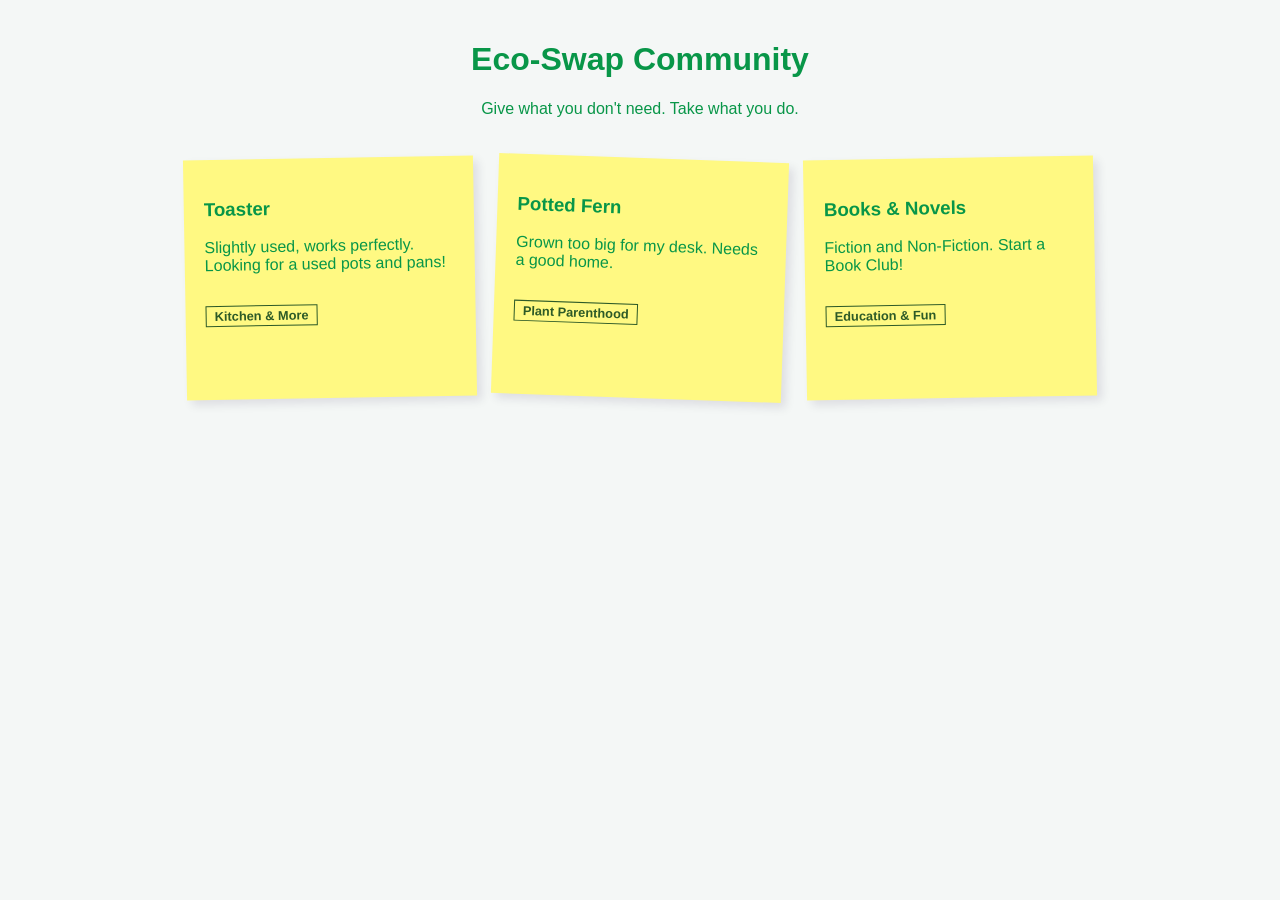
==== index.html @ 7a131e46 "updated the welcome page" ====
<!DOCTYPE html>
<html lang="en">
<head>
    <meta charset="UTF-8">
    <meta name="viewport" content="width=device-width, initial-scale=1.0">
    <title>Eco-Swap Community</title>
    <link rel="stylesheet" href="style.css">
</head>
<body>

    <header>
        <h1>Eco-Swap Community</h1>
        <p>Give what you don't need. Take what you do.</p>
    </header>

    <main class="board">
        <!-- Item 1 -->
        <div class="note">
            <h3>Toaster</h3>
            <p>Slightly used, works perfectly. Looking for a used pots and pans!</p>
            <span class="tag">Kitchen & More</span>
        </div>

        <!-- Item 2 -->
        <div class="note">
            <h3>Potted Fern</h3>
            <p>Grown too big for my desk. Needs a good home.</p>
            <span class="tag">Plant Parenthood</span>
        </div>

        <!-- Item 3 -->
        <div class="note">
            <h3>Books & Novels</h3>
            <p>Fiction and Non-Fiction. Start a Book Club!</p>
            <span class="tag">Education & Fun</span>
        </div>
    </main>

</body>
</html>

<!DOCTYPE html>
<html lang="en">
<head>
    <meta charset="UTF-8">
    <meta name="viewport" content="width=device-width, initial-scale=1.0">
    <title>Eco-Swap Items</title>
    <style>
        /* General page styling */
        body {
            font-family: sans-serif;
            background-color: #f4f7f6; /* Optional soft background color */
            padding: 20px;
        }

        /* The main container for the gallery */
        .swap-gallery {
            display: grid;
            /* Creates 3 equal columns */
            grid-template-columns: repeat(3, 1fr);
            gap: 20px; /* Space between the columns */
            max-width: 1000px; /* Limits the width of the whole gallery */
            margin: 0 auto; /* Centers the gallery on the page */
        }

        /* Styling each individual column container */
        .swap-item {
            background-color: white; /* Card-like background */
            padding: 15px;
            border-radius: 8px; /* Rounded corners */
            box-shadow: 0 4px 6px rgba(0,0,0,0.1); /* Soft shadow */
            text-align: center; /* Centers the title and image */
        }

        /* Forces the images to resize appropriately */
        .swap-item img {
            max-width: 100%; /* Makes image shrink if container shrinks */
            height: auto;    /* Maintains aspect ratio */
            border-radius: 4px;
            /* Ensures the image area is small enough for the lists */
            max-height: 180px; 
            display: block;
            margin: 0 auto; /* Centers image */
        }

        /* Styles for the lists under the pictures */
        .swap-item ul {
            text-align: left; /* Aligns list text to the left */
            margin-top: 15px;
            padding-left: 20px; /* Space for bullet points */
        }

        /* Makes list items clear */
        .swap-item ul li {
            margin-bottom: 5px;
            font-size: 0.9em;
            color: #333;
        }
---- style.css ----
/* General Styles */
body {
    font-family: 'Segoe UI', Tahoma, Geneva, Verdana, sans-serif;
    background-color: #f0ede4; /* Light paper-like color */
    color: hsl(147, 90%, 31%);
    margin: 0;
    padding: 30px;
}

header {
    text-align: center;
    margin-bottom: 40px;
}

/* The Board Container */
.board {
    display: flex;
    flex-wrap: wrap; /* This makes it responsive! */
    justify-content: center;
    gap: 20px;
}

/* The Sticky Note Style */
.note {
    background-color: #fff982; /* Classic sticky note yellow,  */
    width: 250px;
    min-height: 200px;
    padding: 20px;
    box-shadow: 5px 5px 10px rgba(25, 5, 61, 0.1);
    transform: rotate(-1deg); /* Slight tilt for creativity */
    transition: transform 0.3s ease;
}

.note:nth-child(even) {
    transform: rotate(2deg); /* Different tilt for every other note */
}

.note:hover {
    transform: scale(1.05) rotate(0deg); /* Straightens and grows on hover */
    z-index: 10;
}

.tag {
    display: inline-block;
    margin-top: 15px;
    font-size: 0.8rem;
    font-weight: bold;
    color: #2d5a27;
    border: 1px solid #2d5a27;
    padding: 2px 8px;
}
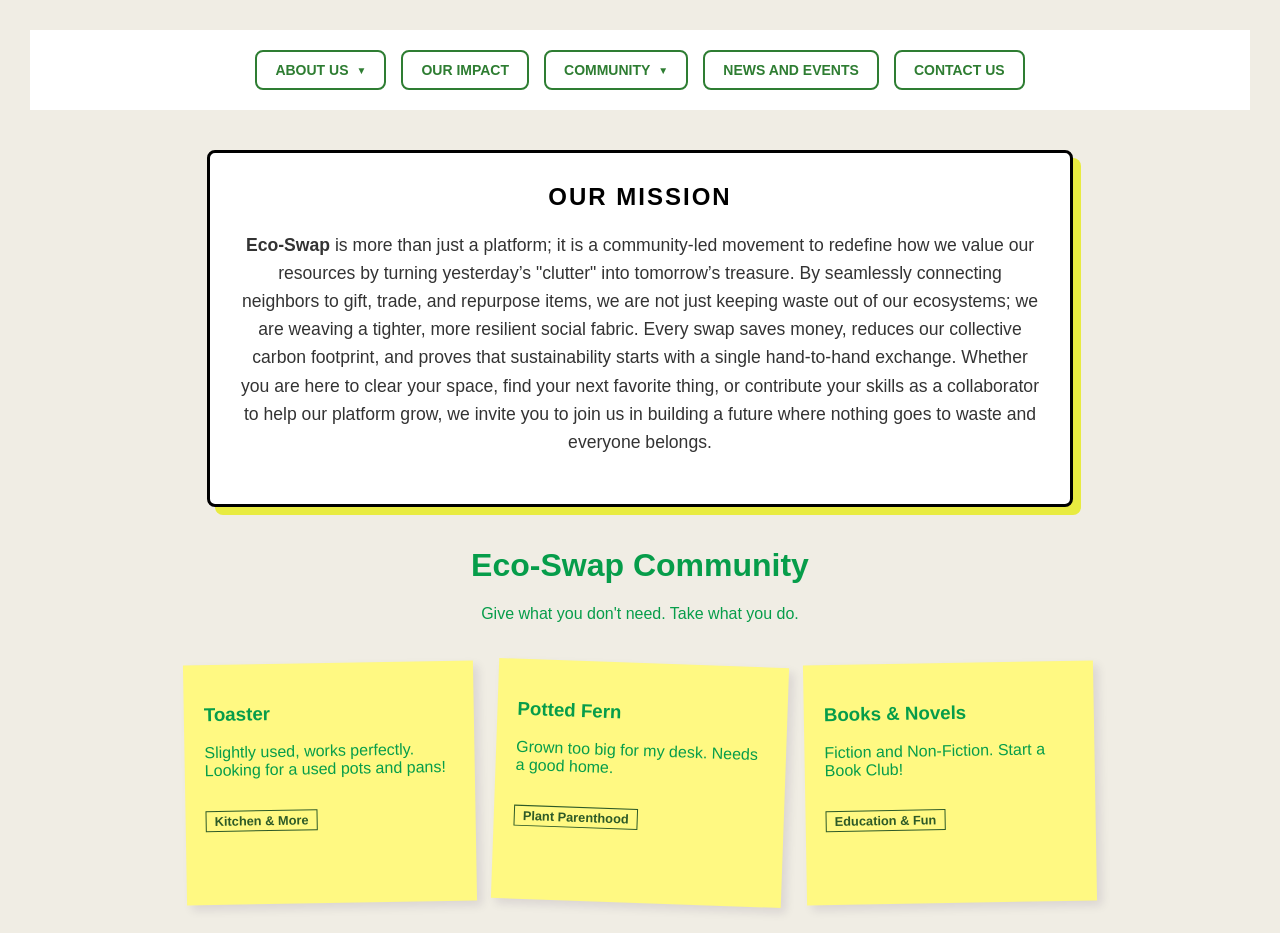
==== commit a1b42e4e: "consolidated the navbar, restructuring the buttons" ====
--- a/index.html
+++ b/index.html
@@ -2,11 +2,44 @@
 <html lang="en">
 <head>
     <meta charset="UTF-8">
-    <meta name="viewport" content="width=device-width, initial-scale=1.0">
+    <meta name="viewport" content="width=device width, initial-scale=1.0">
     <title>Eco-Swap Community</title>
     <link rel="stylesheet" href="style.css">
 </head>
+
 <body>
+
+<nav class="navbar">
+    <div class="nav-links">
+        <div class="dropdown">
+            <button class="nav-btn">ABOUT US <span class="arrow">▼</span></button>
+            <div class="dropdown-content">
+                <a href="#">Who We Are</a>
+                <a href="#">What We Offer</a>
+            </div>
+        </div>
+
+        <a href="#" class="nav-btn">OUR IMPACT</a>
+
+        <div class="dropdown">
+            <button class="nav-btn">COMMUNITY <span class="arrow">▼</span></button>
+            <div class="dropdown-content">
+                <a href="#">Our Community</a>
+                <a href="#">Join Us</a>
+            </div>
+        </div>
+
+        <a href="#" class="nav-btn">NEWS AND EVENTS</a>
+        <a href="#" class="nav-btn contact-btn">CONTACT US</a>
+    </div>
+</nav>
+
+<section class="project-summary">
+  <h2>Our Mission</h2>
+  <p>
+    <strong>Eco-Swap</strong> is more than just a platform; it is a community-led movement to redefine how we value our resources by turning yesterday’s "clutter" into tomorrow’s treasure. By seamlessly connecting neighbors to gift, trade, and repurpose items, we are not just keeping waste out of our ecosystems; we are weaving a tighter, more resilient social fabric. Every swap saves money, reduces our collective carbon footprint, and proves that sustainability starts with a single hand-to-hand exchange. Whether you are here to clear your space, find your next favorite thing, or contribute your skills as a collaborator to help our platform grow, we invite you to join us in building a future where nothing goes to waste and everyone belongs.
+  </p>
+</section>
 
     <header>
         <h1>Eco-Swap Community</h1>
@@ -14,21 +47,18 @@
     </header>
 
     <main class="board">
-        <!-- Item 1 -->
         <div class="note">
             <h3>Toaster</h3>
             <p>Slightly used, works perfectly. Looking for a used pots and pans!</p>
             <span class="tag">Kitchen & More</span>
         </div>
 
-        <!-- Item 2 -->
         <div class="note">
             <h3>Potted Fern</h3>
             <p>Grown too big for my desk. Needs a good home.</p>
             <span class="tag">Plant Parenthood</span>
         </div>
 
-        <!-- Item 3 -->
         <div class="note">
             <h3>Books & Novels</h3>
             <p>Fiction and Non-Fiction. Start a Book Club!</p>
@@ -37,63 +67,4 @@
     </main>
 
 </body>
-</html>
-
-<!DOCTYPE html>
-<html lang="en">
-<head>
-    <meta charset="UTF-8">
-    <meta name="viewport" content="width=device-width, initial-scale=1.0">
-    <title>Eco-Swap Items</title>
-    <style>
-        /* General page styling */
-        body {
-            font-family: sans-serif;
-            background-color: #f4f7f6; /* Optional soft background color */
-            padding: 20px;
-        }
-
-        /* The main container for the gallery */
-        .swap-gallery {
-            display: grid;
-            /* Creates 3 equal columns */
-            grid-template-columns: repeat(3, 1fr);
-            gap: 20px; /* Space between the columns */
-            max-width: 1000px; /* Limits the width of the whole gallery */
-            margin: 0 auto; /* Centers the gallery on the page */
-        }
-
-        /* Styling each individual column container */
-        .swap-item {
-            background-color: white; /* Card-like background */
-            padding: 15px;
-            border-radius: 8px; /* Rounded corners */
-            box-shadow: 0 4px 6px rgba(0,0,0,0.1); /* Soft shadow */
-            text-align: center; /* Centers the title and image */
-        }
-
-        /* Forces the images to resize appropriately */
-        .swap-item img {
-            max-width: 100%; /* Makes image shrink if container shrinks */
-            height: auto;    /* Maintains aspect ratio */
-            border-radius: 4px;
-            /* Ensures the image area is small enough for the lists */
-            max-height: 180px; 
-            display: block;
-            margin: 0 auto; /* Centers image */
-        }
-
-        /* Styles for the lists under the pictures */
-        .swap-item ul {
-            text-align: left; /* Aligns list text to the left */
-            margin-top: 15px;
-            padding-left: 20px; /* Space for bullet points */
-        }
-
-        /* Makes list items clear */
-        .swap-item ul li {
-            margin-bottom: 5px;
-            font-size: 0.9em;
-            color: #333;
-        }
-
+</html>
--- a/style.css
+++ b/style.css
@@ -1,8 +1,8 @@
 /* General Styles */
 body {
     font-family: 'Segoe UI', Tahoma, Geneva, Verdana, sans-serif;
-    background-color: #f0ede4; /* Light paper-like color */
-    color: hsl(147, 90%, 31%);
+    background-color: #f0ede4;
+    color: hsl(147, 93%, 32%);
     margin: 0;
     padding: 30px;
 }
@@ -12,31 +12,121 @@
     margin-bottom: 40px;
 }
 
-/* The Board Container */
+.navbar {
+    display: flex;
+    justify-content: center;
+    padding: 20px;
+    background-color: #fff;
+}
+
+.nav-links {
+    display: flex;
+    gap: 15px;
+    align-items: center;
+}
+
+.nav-btn {
+    background: none;
+    border: 2px solid #2e7d32;
+    color: #2e7d32;
+    padding: 10px 18px;
+    font-size: 14px;
+    font-weight: bold;
+    text-decoration: none;
+    border-radius: 8px;
+    cursor: pointer;
+    transition: all 0.3s ease;
+    display: flex;
+    align-items: center;
+}
+
+.nav-btn:hover {
+    background-color: #2e7d32;
+    color: white;
+}
+
+.arrow {
+    font-size: 10px;
+    margin-left: 8px;
+}
+
+.dropdown {
+    position: relative;
+    display: inline-block;
+}
+
+.dropdown-content {
+    display: none;
+    position: absolute;
+    background-color: #f9f9f9;
+    min-width: 160px;
+    box-shadow: 0px 8px 16px rgba(0,0,0,0.1);
+    border-radius: 8px;
+    z-index: 1;
+    margin-top: 5px;
+}
+
+.dropdown-content a {
+    color: #2e7d32;
+    padding: 12px 16px;
+    text-decoration: none;
+    display: block;
+    font-size: 14px;
+}
+
+.dropdown-content a:hover {
+    background-color: #e8f5e9;
+}
+
+.dropdown:hover .dropdown-content {
+    display: block;
+}
+.project-summary {
+  max-width: 800px;
+  margin: 40px auto;
+  padding: 30px;
+  border: 3px solid #000000;
+  background-color: #ffffff;
+  border-radius: 8px;
+  text-align: center;
+  box-shadow: 8px 8px 0px #e8eb40;
+}
+
+.project-summary h2 {
+  margin-top: 0;
+  color: #000000;
+  text-transform: uppercase;
+  letter-spacing: 2px;
+}
+
+.project-summary p {
+  line-height: 1.6;
+  font-size: 1.1rem;
+  color: #333333;
+}
 .board {
     display: flex;
-    flex-wrap: wrap; /* This makes it responsive! */
+    flex-wrap: wrap;
     justify-content: center;
     gap: 20px;
 }
 
-/* The Sticky Note Style */
 .note {
-    background-color: #fff982; /* Classic sticky note yellow,  */
+    background-color: #fff982;
     width: 250px;
     min-height: 200px;
     padding: 20px;
     box-shadow: 5px 5px 10px rgba(25, 5, 61, 0.1);
-    transform: rotate(-1deg); /* Slight tilt for creativity */
+    transform: rotate(-1deg);
     transition: transform 0.3s ease;
 }
 
 .note:nth-child(even) {
-    transform: rotate(2deg); /* Different tilt for every other note */
+    transform: rotate(2deg);
 }
 
 .note:hover {
-    transform: scale(1.05) rotate(0deg); /* Straightens and grows on hover */
+    transform: scale(1.05) rotate(0deg);
     z-index: 10;
 }
 
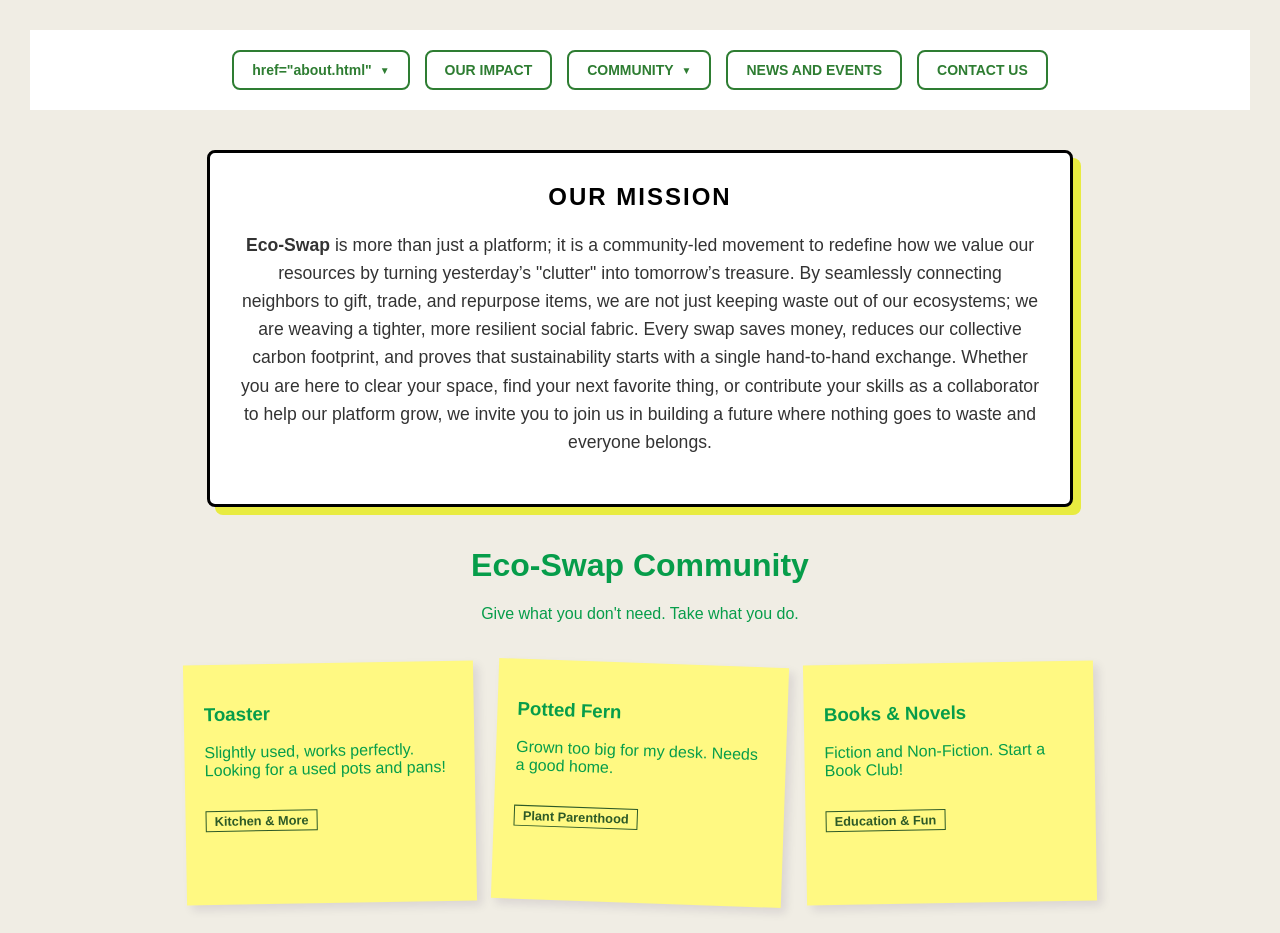
==== commit 522b8339: "created the 'about us' page with dedicated catalogue section" ====
--- a/index.html
+++ b/index.html
@@ -12,7 +12,7 @@
 <nav class="navbar">
     <div class="nav-links">
         <div class="dropdown">
-            <button class="nav-btn">ABOUT US <span class="arrow">▼</span></button>
+            <button class="nav-btn">href="about.html" <span class="arrow">▼</span></button>
             <div class="dropdown-content">
                 <a href="#">Who We Are</a>
                 <a href="#">What We Offer</a>
--- a/style.css
+++ b/style.css
@@ -139,3 +139,90 @@
     border: 1px solid #2d5a27;
     padding: 2px 8px;
 }
+/* About Page Layout */
+.about-container {
+    max-width: 1100px;
+    margin: 0 auto;
+    padding: 40px 20px;
+    font-family: 'Arial', sans-serif;
+}
+
+.about-hero {
+    text-align: center;
+    margin-bottom: 60px;
+}
+
+.about-hero h1 {
+    color: #2e7d32;
+    font-size: 32px;
+    margin-bottom: 10px;
+}
+
+.offerings h2 {
+    text-align: center;
+    color: #333;
+    margin-bottom: 40px;
+    font-size: 24px;
+}
+
+/* Icon Grid - Very Responsive */
+.icon-grid {
+    display: flex;
+    justify-content: center;
+    flex-wrap: wrap; /* This makes it responsive! */
+    gap: 30px;
+    margin-bottom: 80px;
+}
+
+.icon-item {
+    display: flex;
+    flex-direction: column;
+    align-items: center;
+    width: 120px;
+}
+
+.icon-circle {
+    width: 90px;
+    height: 90px;
+    background-color: #769488; /* The sage green from your image */
+    border-radius: 50%;
+    display: flex;
+    justify-content: center;
+    align-items: center;
+    color: white;
+    font-size: 30px;
+    transition: transform 0.3s ease;
+    cursor: pointer;
+}
+
+.icon-circle:hover {
+    transform: translateY(-10px); /* Bouncy hover effect */
+}
+
+.icon-item span {
+    margin-top: 15px;
+    font-size: 12px;
+    font-weight: bold;
+    color: #444;
+    text-align: center;
+}
+
+/* Methodology Section */
+.how-it-works {
+    display: grid;
+    grid-template-columns: repeat(auto-fit, minmax(250px, 1fr));
+    gap: 20px;
+}
+
+.method-card {
+    background: #f1f8e9;
+    padding: 30px;
+    border-radius: 15px;
+    text-align: center;
+    border: 1px solid #c8e6c9;
+}
+
+.method-card h3 {
+    color: #2e7d32;
+    margin-bottom: 10px;
+}
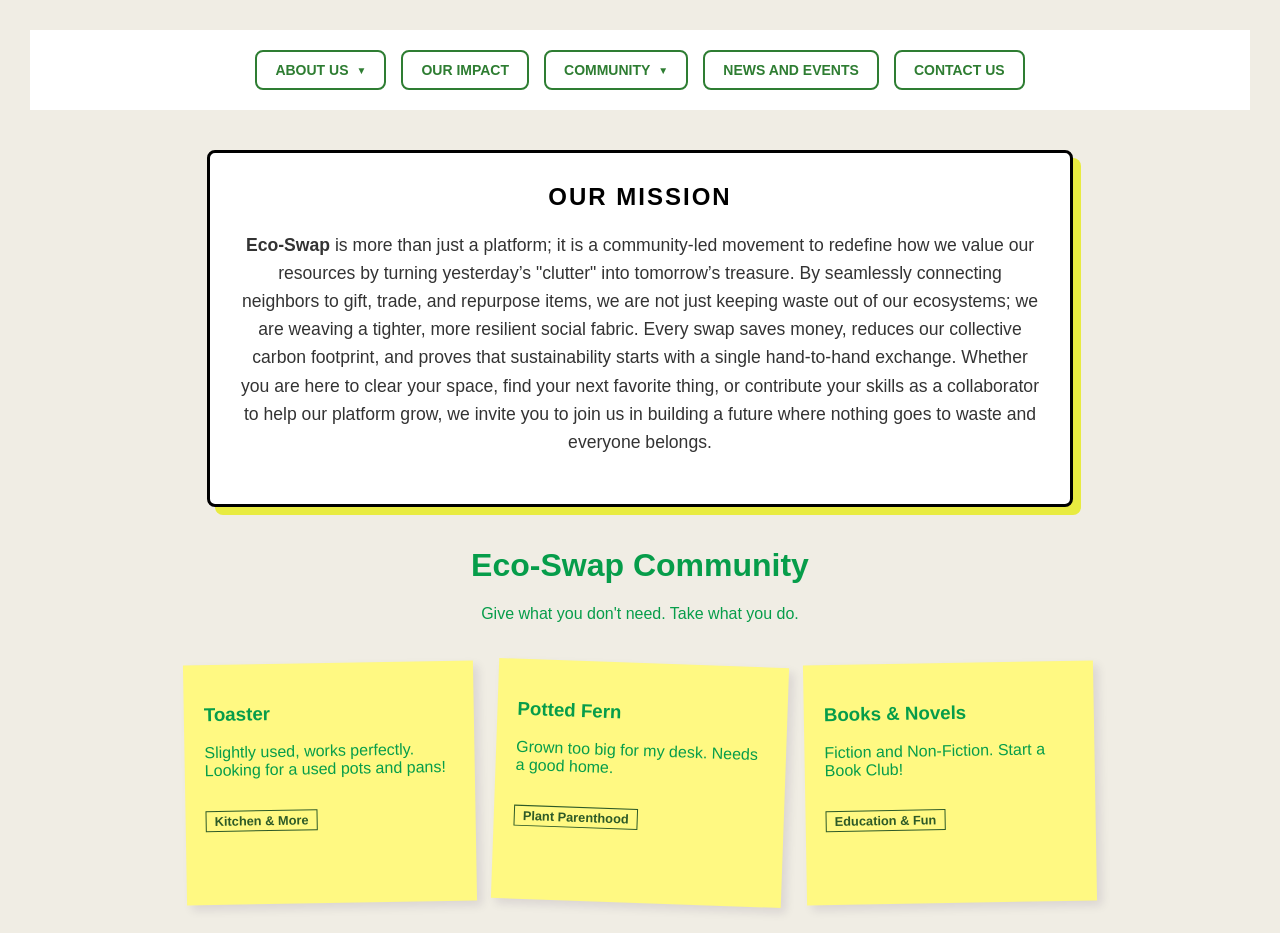
==== commit a5b57e3a: "restructured the navbar to 5 buttons" ====
--- a/index.html
+++ b/index.html
@@ -12,7 +12,7 @@
 <nav class="navbar">
     <div class="nav-links">
         <div class="dropdown">
-            <button class="nav-btn">href="about.html" <span class="arrow">▼</span></button>
+            <button class="nav-btn"> ABOUT US <span class="arrow">▼</span></button>
             <div class="dropdown-content">
                 <a href="#">Who We Are</a>
                 <a href="#">What We Offer</a>
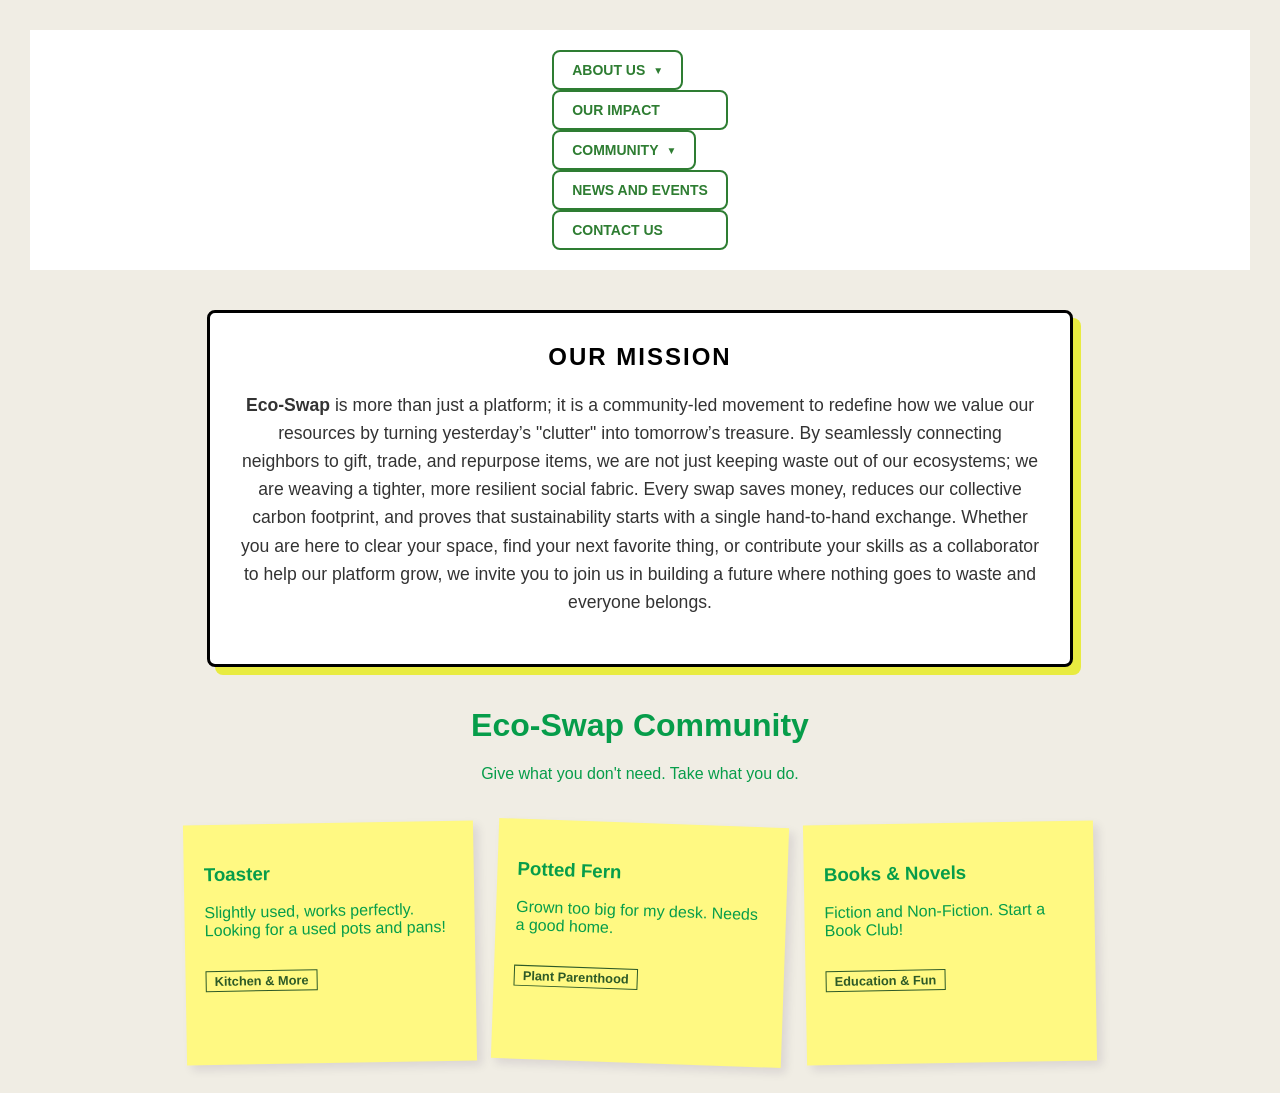
==== commit c186399a: "adjusted a mistake on my navbar" ====
--- a/index.html
+++ b/index.html
@@ -10,12 +10,13 @@
 <body>
 
 <nav class="navbar">
-    <div class="nav-links">
+    <div class="navbar-container"> 
         <div class="dropdown">
             <button class="nav-btn"> ABOUT US <span class="arrow">▼</span></button>
             <div class="dropdown-content">
-                <a href="#">Who We Are</a>
-                <a href="#">What We Offer</a>
+                <a href="about.html#mission">Our Mission</a>
+                <a href="about.html#offerings">What We Offer</a>
+                <a href="contact.html">Contact</a>
             </div>
         </div>
 
--- a/style.css
+++ b/style.css
@@ -146,7 +146,6 @@
     padding: 40px 20px;
     font-family: 'Arial', sans-serif;
 }
-
 .about-hero {
     text-align: center;
     margin-bottom: 60px;
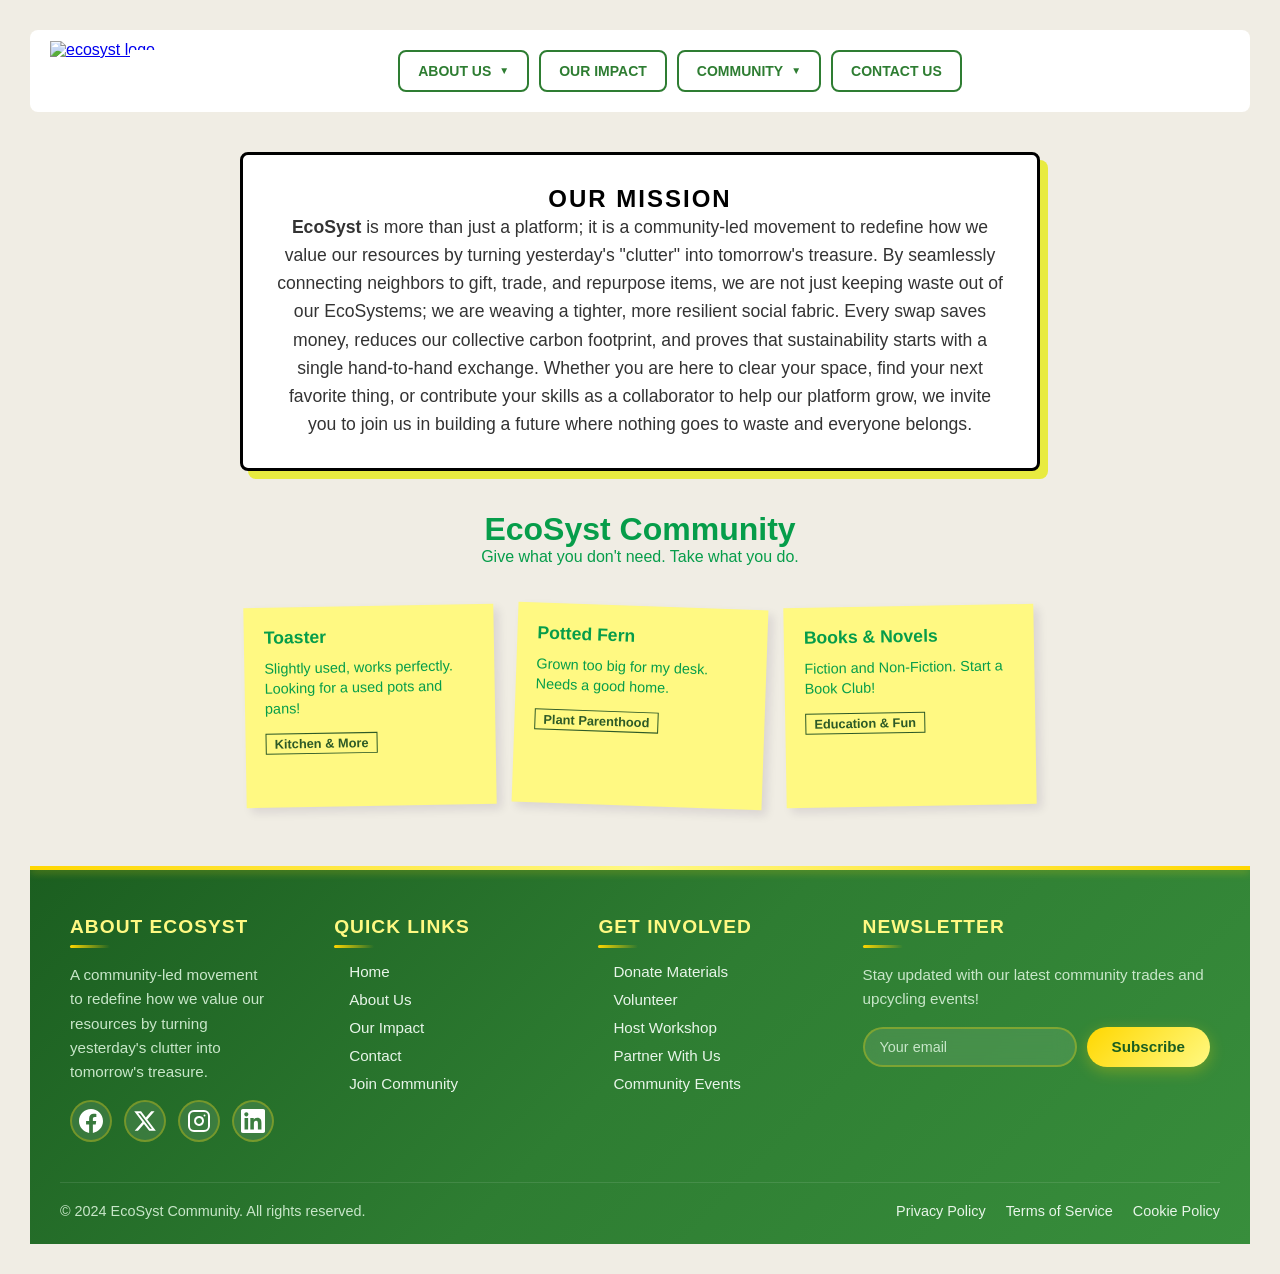
==== commit ae92275d: "added social handle icons to all web pages, improved css with navbar brand, form cards and dropdown " ====
--- a/index.html
+++ b/index.html
@@ -2,48 +2,88 @@
 <html lang="en">
 <head>
     <meta charset="UTF-8">
-    <meta name="viewport" content="width=device width, initial-scale=1.0">
-    <title>Eco-Swap Community</title>
+    <meta name="viewport" content="width=device-width, initial-scale=1.0">
+    <title>EcoSyst Community</title>
     <link rel="stylesheet" href="style.css">
 </head>
 
 <body>
+    <nav class="navbar">
+        <a href="index.html" class="navbar-logo">
+            <img src="logo.png" alt="ecosyst logo">
+        </a>
+        
+        <button class="hamburger-menu" aria-label="Toggle menu">
+            <span></span>
+            <span></span>
+            <span></span>
+        </button>
+        
+        <div class="navbar-container"> 
+            <div class="dropdown">
+                <button class="nav-btn">ABOUT US <span class="arrow">▼</span></button>
+                <div class="dropdown-content">
+                    <a href="about.html#mission">Our Mission</a>
+                    <a href="about.html#offerings">What We Offer</a>
+                    <a href="contact.html">Contact</a>
+                </div>
+            </div>
 
-<nav class="navbar">
-    <div class="navbar-container"> 
-        <div class="dropdown">
-            <button class="nav-btn"> ABOUT US <span class="arrow">▼</span></button>
-            <div class="dropdown-content">
-                <a href="about.html#mission">Our Mission</a>
-                <a href="about.html#offerings">What We Offer</a>
-                <a href="contact.html">Contact</a>
+            <a href="our-impact.html" class="nav-btn">OUR IMPACT</a>
+
+            <div class="dropdown">
+                <button class="nav-btn">COMMUNITY <span class="arrow">▼</span></button>
+                <div class="dropdown-content">
+                    <a href="#">Our Community</a>
+                    <a href="#">Join Us</a>
+                </div>
             </div>
+
+            <a href="contact.html" class="nav-btn contact-btn">CONTACT US</a>
         </div>
+    </nav>
+    
+    <script>
+        // Hamburger menu toggle
+        const hamburger = document.querySelector('.hamburger-menu');
+        const navContainer = document.querySelector('.navbar-container');
+        const dropdowns = document.querySelectorAll('.dropdown');
+        
+        hamburger.addEventListener('click', () => {
+            hamburger.classList.toggle('active');
+            navContainer.classList.toggle('active');
+        });
+        
+        // Mobile dropdown handling
+        dropdowns.forEach(dropdown => {
+            const btn = dropdown.querySelector('.nav-btn');
+            btn.addEventListener('click', (e) => {
+                if (window.innerWidth < 768) {
+                    e.preventDefault();
+                    dropdown.classList.toggle('active');
+                }
+            });
+        });
+        
+        // Close menu when clicking outside
+        document.addEventListener('click', (e) => {
+            if (!e.target.closest('.navbar')) {
+                hamburger.classList.remove('active');
+                navContainer.classList.remove('active');
+                dropdowns.forEach(d => d.classList.remove('active'));
+            }
+        });
+    </script>
 
-        <a href="#" class="nav-btn">OUR IMPACT</a>
-
-        <div class="dropdown">
-            <button class="nav-btn">COMMUNITY <span class="arrow">▼</span></button>
-            <div class="dropdown-content">
-                <a href="#">Our Community</a>
-                <a href="#">Join Us</a>
-            </div>
-        </div>
-
-        <a href="#" class="nav-btn">NEWS AND EVENTS</a>
-        <a href="#" class="nav-btn contact-btn">CONTACT US</a>
-    </div>
-</nav>
-
-<section class="project-summary">
-  <h2>Our Mission</h2>
-  <p>
-    <strong>Eco-Swap</strong> is more than just a platform; it is a community-led movement to redefine how we value our resources by turning yesterday’s "clutter" into tomorrow’s treasure. By seamlessly connecting neighbors to gift, trade, and repurpose items, we are not just keeping waste out of our ecosystems; we are weaving a tighter, more resilient social fabric. Every swap saves money, reduces our collective carbon footprint, and proves that sustainability starts with a single hand-to-hand exchange. Whether you are here to clear your space, find your next favorite thing, or contribute your skills as a collaborator to help our platform grow, we invite you to join us in building a future where nothing goes to waste and everyone belongs.
-  </p>
-</section>
+    <section class="project-summary">
+        <h2>Our Mission</h2>
+        <p>
+            <strong>EcoSyst</strong> is more than just a platform; it is a community-led movement to redefine how we value our resources by turning yesterday's "clutter" into tomorrow's treasure. By seamlessly connecting neighbors to gift, trade, and repurpose items, we are not just keeping waste out of our EcoSystems; we are weaving a tighter, more resilient social fabric. Every swap saves money, reduces our collective carbon footprint, and proves that sustainability starts with a single hand-to-hand exchange. Whether you are here to clear your space, find your next favorite thing, or contribute your skills as a collaborator to help our platform grow, we invite you to join us in building a future where nothing goes to waste and everyone belongs.
+        </p>
+    </section>
 
     <header>
-        <h1>Eco-Swap Community</h1>
+        <h1>EcoSyst Community</h1>
         <p>Give what you don't need. Take what you do.</p>
     </header>
 
@@ -67,5 +107,78 @@
         </div>
     </main>
 
+    <footer class="footer">
+        <div class="footer-container">
+            <div class="footer-section">
+                <h3>About EcoSyst</h3>
+                <p>A community-led movement to redefine how we value our resources by turning yesterday's clutter into tomorrow's treasure.</p>
+                <div class="social-links">
+                    <a href="#" class="social-icon" aria-label="Facebook">
+                       <svg xmlns="http://www.w3.org/2000/svg" width="24" height="24" viewBox="0 0 24 24" fill="white">
+  <path d="M24 12.073c0-6.627-5.373-12-12-12s-12 5.373-12 12c0 5.99 4.388 10.954 10.125 11.854v-8.385H7.078v-3.47h3.047V9.43c0-3.007 1.792-4.669 4.533-4.669 1.312 0 2.686.235 2.686.235v2.953H15.83c-1.491 0-1.956.925-1.956 1.874v2.25h3.328l-.532 3.47h-2.796v8.385C19.612 23.027 24 18.062 24 12.073z"/>
+</svg>
+
+                    </a>
+                    <a href="#" class="social-icon" aria-label="Twitter">
+                        <svg width="24" height="24" viewBox="0 0 24 24" fill="currentColor" xmlns="http://w3.org">
+    <path d="M18.244 2.25h3.308l-7.227 8.26 8.502 11.24H16.17l-5.214-6.817L4.99 21.75H1.68l7.73-8.835L1.254 2.25H8.08l4.713 6.231zm-1.161 17.52h1.833L7.084 4.126H5.117z"/>
+  </svg>
+                    </a>
+                    <a href="#" class="social-icon" aria-label="Instagram">
+                        <svg width="24" height="24" viewBox="0 0 24 24" fill="none" stroke="currentColor" stroke-width="2" stroke-linecap="round" stroke-linejoin="round" xmlns="http://w3.org">
+    <rect x="2" y="2" width="20" height="20" rx="5" ry="5"></rect>
+    <path d="M16 11.37A4 4 0 1 1 12.63 8 4 4 0 0 1 16 11.37z"></path>
+    <line x1="17.5" y1="6.5" x2="17.51" y2="6.5"></line>
+  </svg>
+                    </a>
+                    <a href="#" class="social-icon" aria-label="LinkedIn">
+                        <svg width="24" height="24" viewBox="0 0 24 24" fill="white" xmlns="http://w3.org">
+    <path d="M22.23 0H1.77C.8 0 0 .77 0 1.72v20.56C0 23.23.8 24 1.77 24h20.46c.98 0 1.77-.77 1.77-1.72V1.72C24 .77 23.2 0 22.23 0zM7.12 20.45H3.56V9H7.12v11.45zM5.34 7.43c-1.14 0-2.06-.92-2.06-2.06 0-1.14.92-2.06 2.06-2.06 1.14 0 2.06.92 2.06 2.06 0 1.14-.92 2.06-2.06 2.06zm15.11 13.02h-3.56v-5.6c0-1.34-.03-3.05-1.86-3.05-1.86 0-2.14 1.45-2.14 2.95v5.7H9.33V9h3.42v1.56h.05c.48-.9 1.64-1.85 3.37-1.85 3.6 0 4.27 2.37 4.27 5.45v6.29z"/>
+  </svg>
+                    </a>
+                </div>
+            </div>
+
+            <div class="footer-section">
+                <h3>Quick Links</h3>
+                <ul>
+                    <li><a href="index.html">Home</a></li>
+                    <li><a href="about.html">About Us</a></li>
+                    <li><a href="our-impact.html">Our Impact</a></li>
+                    <li><a href="contact.html">Contact</a></li>
+                    <li><a href="#">Join Community</a></li>
+                </ul>
+            </div>
+
+            <div class="footer-section">
+                <h3>Get Involved</h3>
+                <ul>
+                    <li><a href="#">Donate Materials</a></li>
+                    <li><a href="#">Volunteer</a></li>
+                    <li><a href="#">Host Workshop</a></li>
+                    <li><a href="#">Partner With Us</a></li>
+                    <li><a href="#">Community Events</a></li>
+                </ul>
+            </div>
+
+            <div class="footer-section">
+                <h3>Newsletter</h3>
+                <p>Stay updated with our latest community trades and upcycling events!</p>
+                <form class="newsletter-form">
+                    <input type="email" class="newsletter-input" placeholder="Your email" required>
+                    <button type="submit" class="newsletter-btn">Subscribe</button>
+                </form>
+            </div>
+        </div>
+
+        <div class="footer-bottom">
+            <p>&copy; 2024 EcoSyst Community. All rights reserved.</p>
+            <div class="footer-links">
+                <a href="#">Privacy Policy</a>
+                <a href="#">Terms of Service</a>
+                <a href="#">Cookie Policy</a>
+            </div>
+        </div>
+    </footer>
 </body>
 </html>
--- a/style.css
+++ b/style.css
@@ -1,10 +1,20 @@
-/* General Styles */
+* {
+    margin: 0;
+    padding: 0;
+    box-sizing: border-box;
+}
+
 body {
     font-family: 'Segoe UI', Tahoma, Geneva, Verdana, sans-serif;
     background-color: #f0ede4;
     color: hsl(147, 93%, 32%);
-    margin: 0;
-    padding: 30px;
+    padding: 15px;
+}
+
+@media (min-width: 768px) {
+    body {
+        padding: 30px;
+    }
 }
 
 header {
@@ -14,30 +24,181 @@
 
 .navbar {
     display: flex;
-    justify-content: center;
+    justify-content: space-between;
+    align-items: center;
+    padding: 15px;
+    background-color: #fff;
+    position: relative;
+    border-radius: 8px;
+    overflow: visible;
+}
+
+@media (min-width: 768px) {
+    .navbar {
+        padding: 20px 20px 20px 100px;
+        justify-content: center;
+    }
+}
+
+.navbar-container {
+    width: 100%;
+    display: none;
+    flex-direction: column;
+    position: absolute;
+    top: 100%;
+    left: 0;
+    right: 0;
+    background-color: #fff;
+    border-radius: 0 0 8px 8px;
+    box-shadow: 0 4px 6px rgba(0, 0, 0, 0.1);
     padding: 20px;
-    background-color: #fff;
-}
-
-.nav-links {
+    gap: 15px;
+    z-index: 1000;
+    margin-top: 10px;
+}
+
+.navbar-container.active {
     display: flex;
-    gap: 15px;
-    align-items: center;
+}
+
+@media (min-width: 768px) {
+    .navbar-container {
+        display: flex !important;
+        flex-direction: row;
+        position: static;
+        box-shadow: none;
+        padding: 0;
+        gap: 10px;
+        margin-top: 0;
+        justify-content: center;
+        align-items: center;
+        flex-wrap: nowrap;
+    }
+}
+
+.navbar-logo {
+    position: static;
+    left: auto;
+    top: auto;
+    transform: none;
+    flex-shrink: 0;
+}
+
+@media (min-width: 768px) {
+    .navbar-logo {
+        position: absolute;
+        left: 20px;
+        top: 50%;
+        transform: translateY(-50%);
+    }
+}
+
+.navbar-logo img {
+    height: 40px;
+    width: auto;
+    display: block;
+    max-width: 100%;
+}
+
+@media (min-width: 768px) {
+    .navbar-logo img {
+        height: 60px;
+    }
+}
+
+/* Navbar Brand Text */
+.navbar-brand {
+    color: #2e7d32;
+    font-size: 1.3rem;
+    font-weight: 700;
+    letter-spacing: 1px;
+    text-transform: uppercase;
+    display: none;
+}
+
+@media (min-width: 768px) {
+    .navbar-brand {
+        display: block;
+        position: absolute;
+        left: 100px;
+        top: 50%;
+        transform: translateY(-50%);
+        font-size: 1.5rem;
+    }
+}
+
+/* Hamburger Menu Button */
+.hamburger-menu {
+    display: flex;
+    flex-direction: column;
+    justify-content: space-around;
+    width: 30px;
+    height: 25px;
+    background: transparent;
+    border: none;
+    cursor: pointer;
+    padding: 0;
+    z-index: 1001;
+}
+
+.hamburger-menu:focus {
+    outline: 2px solid #2e7d32;
+    outline-offset: 4px;
+}
+
+.hamburger-menu span {
+    width: 30px;
+    height: 3px;
+    background-color: #2e7d32;
+    border-radius: 2px;
+    transition: all 0.3s ease;
+    transform-origin: center;
+}
+
+.hamburger-menu.active span:nth-child(1) {
+    transform: translateY(11px) rotate(45deg);
+}
+
+.hamburger-menu.active span:nth-child(2) {
+    opacity: 0;
+}
+
+.hamburger-menu.active span:nth-child(3) {
+    transform: translateY(-11px) rotate(-45deg);
+}
+
+@media (min-width: 768px) {
+    .hamburger-menu {
+        display: none;
+    }
 }
 
 .nav-btn {
     background: none;
     border: 2px solid #2e7d32;
     color: #2e7d32;
-    padding: 10px 18px;
+    padding: 12px 16px;
     font-size: 14px;
     font-weight: bold;
     text-decoration: none;
     border-radius: 8px;
     cursor: pointer;
     transition: all 0.3s ease;
-    display: flex;
+    display: inline-flex;
+    height: auto;
+    min-height: 42px;
     align-items: center;
+    justify-content: center;
+    line-height: 1;
+    white-space: nowrap;
+    width: 100%;
+}
+
+@media (min-width: 768px) {
+    .nav-btn {
+        padding: 10px 18px;
+        width: auto;
+    }
 }
 
 .nav-btn:hover {
@@ -46,81 +207,207 @@
 }
 
 .arrow {
-    font-size: 10px;
-    margin-left: 8px;
+    font-size: 8px;
+    margin-left: 5px;
+}
+
+@media (min-width: 768px) {
+    .arrow {
+        font-size: 10px;
+        margin-left: 8px;
+    }
 }
 
 .dropdown {
     position: relative;
-    display: inline-block;
+    display: flex;
+    width: 100%;
+}
+
+@media (min-width: 768px) {
+    .dropdown {
+        width: auto;
+    }
 }
 
 .dropdown-content {
     display: none;
-    position: absolute;
+    position: static;
     background-color: #f9f9f9;
-    min-width: 160px;
-    box-shadow: 0px 8px 16px rgba(0,0,0,0.1);
+    min-width: 100%;
+    box-shadow: none;
     border-radius: 8px;
-    z-index: 1;
-    margin-top: 5px;
+    z-index: 1000;
+    padding: 10px 0;
+    margin-top: 10px;
+    animation: slideDown 0.3s ease;
+}
+
+@keyframes slideDown {
+    from {
+        opacity: 0;
+        transform: translateY(-10px);
+    }
+    to {
+        opacity: 1;
+        transform: translateY(0);
+    }
+}
+
+@media (min-width: 768px) {
+    .dropdown-content {
+        position: absolute;
+        top: 100%;
+        left: 0;
+        min-width: 180px;
+        box-shadow: 0px 8px 16px rgba(0, 0, 0, 0.1);
+        padding-top: 5px;
+        margin-top: 5px;
+    }
+}
+
+@media (max-width: 767px) {
+    .dropdown-content {
+        right: auto;
+        left: 0;
+        border-left: 3px solid #2e7d32;
+    }
 }
 
 .dropdown-content a {
     color: #2e7d32;
-    padding: 12px 16px;
+    padding: 10px 16px;
     text-decoration: none;
     display: block;
-    font-size: 14px;
+    font-size: 13px;
+    transition: all 0.2s ease;
+    border-radius: 4px;
+    margin: 2px 8px;
+}
+
+@media (min-width: 768px) {
+    .dropdown-content a {
+        padding: 12px 16px;
+        font-size: 14px;
+    }
 }
 
 .dropdown-content a:hover {
     background-color: #e8f5e9;
-}
-
-.dropdown:hover .dropdown-content {
-    display: block;
-}
+    transform: translateX(5px);
+}
+
+/* Desktop hover behavior */
+@media (min-width: 768px) {
+    .dropdown:hover .dropdown-content {
+        display: block;
+    }
+}
+
+/* Mobile click behavior */
+@media (max-width: 767px) {
+    .dropdown.active .dropdown-content {
+        display: block;
+    }
+    
+    .dropdown:hover .dropdown-content {
+        display: none;
+    }
+    
+    .dropdown.active:hover .dropdown-content {
+        display: block;
+    }
+    
+    .dropdown.active .nav-btn {
+        background-color: #e8f5e9;
+    }
+}
+
 .project-summary {
-  max-width: 800px;
-  margin: 40px auto;
-  padding: 30px;
-  border: 3px solid #000000;
-  background-color: #ffffff;
-  border-radius: 8px;
-  text-align: center;
-  box-shadow: 8px 8px 0px #e8eb40;
+    max-width: 800px;
+    margin: 20px auto;
+    padding: 20px;
+    border: 3px solid #000000;
+    background-color: #ffffff;
+    border-radius: 8px;
+    text-align: center;
+    box-shadow: 6px 6px 0px #e8eb40;
+}
+
+@media (min-width: 768px) {
+    .project-summary {
+        margin: 40px auto;
+        padding: 30px;
+        box-shadow: 8px 8px 0px #e8eb40;
+    }
 }
 
 .project-summary h2 {
-  margin-top: 0;
-  color: #000000;
-  text-transform: uppercase;
-  letter-spacing: 2px;
+    margin-top: 0;
+    color: #000000;
+    text-transform: uppercase;
+    letter-spacing: 1.5px;
+    font-size: 1.3rem;
+}
+
+@media (min-width: 768px) {
+    .project-summary h2 {
+        letter-spacing: 2px;
+        font-size: 1.5rem;
+    }
 }
 
 .project-summary p {
-  line-height: 1.6;
-  font-size: 1.1rem;
-  color: #333333;
-}
+    line-height: 1.6;
+    font-size: 0.95rem;
+    color: #333333;
+}
+
+@media (min-width: 768px) {
+    .project-summary p {
+        font-size: 1.1rem;
+    }
+}
+
 .board {
     display: flex;
     flex-wrap: wrap;
     justify-content: center;
-    gap: 20px;
+    gap: 15px;
+}
+
+@media (min-width: 768px) {
+    .board {
+        gap: 20px;
+    }
 }
 
 .note {
     background-color: #fff982;
-    width: 250px;
-    min-height: 200px;
-    padding: 20px;
+    width: 100%;
+    max-width: 280px;
+    min-height: 180px;
+    padding: 18px;
     box-shadow: 5px 5px 10px rgba(25, 5, 61, 0.1);
     transform: rotate(-1deg);
     transition: transform 0.3s ease;
 }
 
+@media (min-width: 480px) {
+    .note {
+        width: calc(50% - 10px);
+        max-width: 250px;
+    }
+}
+
+@media (min-width: 768px) {
+    .note {
+        width: 250px;
+        min-height: 200px;
+        padding: 20px;
+    }
+}
+
 .note:nth-child(even) {
     transform: rotate(2deg);
 }
@@ -130,98 +417,1073 @@
     z-index: 10;
 }
 
+.note h3 {
+    margin-bottom: 10px;
+    font-size: 1.1rem;
+}
+
+.note p {
+    font-size: 0.9rem;
+    line-height: 1.4;
+}
+
 .tag {
     display: inline-block;
     margin-top: 15px;
-    font-size: 0.8rem;
+    font-size: 0.75rem;
     font-weight: bold;
     color: #2d5a27;
     border: 1px solid #2d5a27;
     padding: 2px 8px;
 }
-/* About Page Layout */
+
+@media (min-width: 768px) {
+    .tag {
+        font-size: 0.8rem;
+    }
+}
+
 .about-container {
     max-width: 1100px;
     margin: 0 auto;
-    padding: 40px 20px;
-    font-family: 'Arial', sans-serif;
-}
+    padding: 20px 10px;
+}
+
+@media (min-width: 768px) {
+    .about-container {
+        padding: 40px 20px;
+    }
+}
+
 .about-hero {
     text-align: center;
-    margin-bottom: 60px;
+    margin-bottom: 40px;
+}
+
+@media (min-width: 768px) {
+    .about-hero {
+        margin-bottom: 60px;
+    }
 }
 
 .about-hero h1 {
     color: #2e7d32;
-    font-size: 32px;
+    font-size: 24px;
     margin-bottom: 10px;
+}
+
+@media (min-width: 768px) {
+    .about-hero h1 {
+        font-size: 32px;
+    }
+}
+
+.about-hero p {
+    font-size: 0.95rem;
+    padding: 0 10px;
+}
+
+@media (min-width: 768px) {
+    .about-hero p {
+        font-size: 1rem;
+        padding: 0;
+    }
 }
 
 .offerings h2 {
     text-align: center;
     color: #333;
-    margin-bottom: 40px;
-    font-size: 24px;
-}
-
-/* Icon Grid - Very Responsive */
+    margin-bottom: 30px;
+    font-size: 20px;
+}
+
+@media (min-width: 768px) {
+    .offerings h2 {
+        margin-bottom: 40px;
+        font-size: 24px;
+    }
+}
+
 .icon-grid {
-    display: flex;
-    justify-content: center;
-    flex-wrap: wrap; /* This makes it responsive! */
-    gap: 30px;
-    margin-bottom: 80px;
+    display: grid;
+    grid-template-columns: repeat(2, 1fr);
+    justify-items: center;
+    gap: 20px;
+    margin-bottom: 60px;
+}
+
+@media (min-width: 480px) {
+    .icon-grid {
+        grid-template-columns: repeat(3, 1fr);
+    }
+}
+
+@media (min-width: 768px) {
+    .icon-grid {
+        display: flex;
+        justify-content: center;
+        flex-wrap: wrap;
+        gap: 30px;
+        margin-bottom: 80px;
+    }
 }
 
 .icon-item {
     display: flex;
     flex-direction: column;
     align-items: center;
-    width: 120px;
+    width: 100px;
+}
+
+@media (min-width: 768px) {
+    .icon-item {
+        width: 120px;
+    }
 }
 
 .icon-circle {
-    width: 90px;
-    height: 90px;
-    background-color: #769488; /* The sage green from your image */
+    width: 70px;
+    height: 70px;
+    background-color: #769488;
     border-radius: 50%;
     display: flex;
     justify-content: center;
     align-items: center;
     color: white;
-    font-size: 30px;
+    font-size: 24px;
     transition: transform 0.3s ease;
     cursor: pointer;
+    border: 3px solid #fff982;
+}
+
+@media (min-width: 768px) {
+    .icon-circle {
+        width: 90px;
+        height: 90px;
+        font-size: 30px;
+    }
 }
 
 .icon-circle:hover {
-    transform: translateY(-10px); /* Bouncy hover effect */
+    transform: translateY(-10px) scale(1.1);
+    box-shadow: 0 4px 15px rgba(255, 215, 0, 0.3);
 }
 
 .icon-item span {
-    margin-top: 15px;
-    font-size: 12px;
+    margin-top: 12px;
+    font-size: 10px;
     font-weight: bold;
     color: #444;
     text-align: center;
 }
 
-/* Methodology Section */
+@media (min-width: 768px) {
+    .icon-item span {
+        margin-top: 15px;
+        font-size: 12px;
+    }
+}
+
 .how-it-works {
     display: grid;
-    grid-template-columns: repeat(auto-fit, minmax(250px, 1fr));
+    grid-template-columns: 1fr;
     gap: 20px;
 }
 
+@media (min-width: 640px) {
+    .how-it-works {
+        grid-template-columns: repeat(auto-fit, minmax(250px, 1fr));
+    }
+}
+
 .method-card {
-    background: #f1f8e9;
-    padding: 30px;
+    background: #fff982;
+    padding: 25px;
     border-radius: 15px;
     text-align: center;
     border: 1px solid #c8e6c9;
+    transform: rotate(2deg);
+    transition: transform 0.3s ease, box-shadow 0.3s ease;
+    cursor: pointer;
+}
+
+@media (min-width: 768px) {
+    .method-card {
+        padding: 30px;
+    }
 }
 
 .method-card h3 {
+    color: #7d7d2e;
+    margin-bottom: 10px;
+    font-size: 1.2rem;
+}
+
+.method-card p {
+    font-size: 0.9rem;
+    line-height: 1.5;
+}
+
+@media (min-width: 768px) {
+    .method-card p {
+        font-size: 1rem;
+    }
+}
+
+.method-card:hover {
+    animation: shiftSide 1.2s ease-in-out;
+    box-shadow: 0 12px 24px rgba(0, 0, 0, 0.15);
+    z-index: 10;
+}
+
+@keyframes shiftSide {
+    0% { transform: rotate(0deg); }
+    25% { transform: rotate(2deg); }
+    50% { transform: rotate(-2deg); }
+    75% { transform: rotate(2deg); }
+    100% { transform: rotate(0deg); }
+}
+
+.impact-hero {
+    text-align: center;
+    padding: 40px 15px;
+    background-color: #f4f1ea;
+}
+
+@media (min-width: 768px) {
+    .impact-hero {
+        padding: 60px 20px;
+    }
+}
+
+.impact-hero h1 {
+    font-size: 1.5rem;
+    margin-bottom: 10px;
+}
+
+@media (min-width: 768px) {
+    .impact-hero h1 {
+        font-size: 2rem;
+    }
+}
+
+.impact-hero p {
+    font-size: 0.95rem;
+}
+
+@media (min-width: 768px) {
+    .impact-hero p {
+        font-size: 1.1rem;
+    }
+}
+
+.impact-container {
+    max-width: 1100px;
+    margin: 30px auto;
+    padding: 15px;
+    display: grid;
+    grid-template-columns: 1fr;
+    gap: 20px;
+}
+
+@media (min-width: 768px) {
+    .impact-container {
+        margin: 50px auto;
+        padding: 20px;
+        grid-template-columns: 1fr 1fr;
+        gap: 30px;
+    }
+}
+
+@media (min-width: 768px) {
+    .gallery-board { 
+        grid-column: span 2; 
+    }
+}
+
+.impact-board {
+    background: #fdfdfd;
+    border-left: 6px solid #2d5a27;
+    border-top: 2px solid #FFD700;
+    padding: 20px;
+    border-radius: 12px;
+    box-shadow: 0 4px 15px rgba(0, 0, 0, 0.05);
+}
+
+@media (min-width: 768px) {
+    .impact-board {
+        border-left: 8px solid #2d5a27;
+        padding: 30px;
+    }
+}
+
+.impact-board h2 {
+    font-size: 1.3rem;
+    margin-bottom: 15px;
+}
+
+@media (min-width: 768px) {
+    .impact-board h2 {
+        font-size: 1.5rem;
+    }
+}
+
+.impact-board p {
+    font-size: 0.95rem;
+    line-height: 1.5;
+}
+
+@media (min-width: 768px) {
+    .impact-board p {
+        font-size: 1rem;
+    }
+}
+
+.impact-callout {
+    background: #fff;
+    padding: 20px;
+    border-radius: 12px;
+    border: 2px solid #2e7d32;
+}
+
+@media (min-width: 768px) {
+    .impact-callout {
+        padding: 30px;
+    }
+}
+
+.callout-content p {
+    margin-bottom: 15px;
+    line-height: 1.6;
+    color: #333;
+    font-size: 0.95rem;
+}
+
+@media (min-width: 768px) {
+    .callout-content p {
+        font-size: 1rem;
+    }
+}
+
+.highlight-text {
+    color: #2d5a27;
+    font-style: italic;
+}
+
+.button-group {
+    display: flex;
+    flex-wrap: wrap;
+    gap: 10px;
+    margin-top: 20px;
+}
+
+@media (min-width: 768px) {
+    .button-group {
+        gap: 15px;
+    }
+}
+
+.impact-btn {
+    padding: 10px 16px;
+    border: none;
+    border-radius: 8px;
+    font-weight: bold;
+    cursor: pointer;
+    transition: all 0.3s ease;
+    font-size: 0.9rem;
+    flex: 1 1 calc(50% - 5px);
+    min-width: 120px;
+    text-decoration: none;
+    display: inline-block;
+    text-align: center;
+}
+
+@media (min-width: 480px) {
+    .impact-btn {
+        flex: 0 1 auto;
+    }
+}
+
+@media (min-width: 768px) {
+    .impact-btn {
+        padding: 12px 24px;
+        font-size: 1rem;
+    }
+}
+
+.green-btn {
+    background-color: #2d5a27;
+    color: white;
+}
+
+.green-btn:hover {
+    background-color: #3e7a36;
+    transform: translateY(-3px);
+    box-shadow: 0 4px 12px rgba(45, 90, 39, 0.3);
+}
+
+.yellow-btn {
+    background-color: #FFD700;
+    color: #333;
+}
+
+.yellow-btn:hover {
+    background-color: #ffea00;
+    transform: translateY(-3px);
+    box-shadow: 0 4px 12px rgba(255, 215, 0, 0.4);
+}
+
+.cta-link {
+    background-color: #2d5a27;
+    color: white;
+    border: none;
+    padding: 12px 20px;
+    border-radius: 8px;
+    font-weight: bold;
+    cursor: pointer;
+    margin-top: 20px;
+    transition: all 0.3s ease;
+    font-size: 0.9rem;
+    display: inline-block;
+}
+
+@media (min-width: 768px) {
+    .cta-link {
+        padding: 12px 24px;
+        font-size: 1rem;
+    }
+}
+
+.cta-link:hover {
+    background-color: #3e7a36;
+    transform: translateY(-3px);
+}
+
+.image-gallery {
+    display: grid;
+    grid-template-columns: 1fr;
+    gap: 15px;
+    margin-top: 20px;
+}
+
+@media (min-width: 480px) {
+    .image-gallery {
+        grid-template-columns: repeat(2, 1fr);
+    }
+}
+
+@media (min-width: 768px) {
+    .image-gallery {
+        grid-template-columns: repeat(auto-fit, minmax(200px, 1fr));
+        gap: 20px;
+    }
+}
+
+.gallery-item img,
+.image-gallery img {
+    width: 100%;
+    height: 180px;
+    object-fit: cover;
+    border-radius: 10px;
+    display: block;
+    border: 2px solid transparent;
+    transition: transform 0.3s ease, border-color 0.3s ease;
+}
+
+@media (min-width: 768px) {
+    .gallery-item img,
+    .image-gallery img {
+        height: 200px;
+    }
+}
+
+.gallery-item img:hover,
+.image-gallery img:hover {
+    transform: scale(1.05);
+    border-color: #FFD700;
+}
+
+.contact-container {
+    max-width: 600px;
+    margin: 2rem auto;
+    padding: 1.5rem;
+    background: #f9f9f9;
+    border-radius: 8px;
+    box-shadow: 0 4px 6px rgba(0, 0, 0, 0.1);
+}
+
+@media (min-width: 768px) {
+    .contact-container {
+        margin: 3rem auto;
+        padding: 2rem;
+    }
+}
+
+.contact-container h2 {
     color: #2e7d32;
+    margin-bottom: 1rem;
+    font-size: 1.5rem;
+}
+
+@media (min-width: 768px) {
+    .contact-container h2 {
+        font-size: 1.8rem;
+    }
+}
+
+.contact-container p {
+    color: #555;
+    margin-bottom: 1.5rem;
+    font-size: 0.95rem;
+}
+
+@media (min-width: 768px) {
+    .contact-container p {
+        margin-bottom: 2rem;
+        font-size: 1rem;
+    }
+}
+
+.form-group {
+    margin-bottom: 1.5rem;
+}
+
+.form-group label {
+    display: block;
+    margin-bottom: 0.5rem;
+    color: #333;
+    font-weight: 500;
+    font-size: 0.95rem;
+}
+
+@media (min-width: 768px) {
+    .form-group label {
+        font-size: 1rem;
+    }
+}
+
+.form-group input,
+.form-group textarea {
+    width: 100%;
+    padding: 0.75rem;
+    border: 1px solid #ccc;
+    border-radius: 4px;
+    font-size: 0.95rem;
+    font-family: inherit;
+}
+
+@media (min-width: 768px) {
+    .form-group input,
+    .form-group textarea {
+        font-size: 1rem;
+    }
+}
+
+.form-group textarea {
+    resize: vertical;
+    min-height: 120px;
+}
+
+.submit-btn {
+    background-color: #2e7d32;
+    color: white;
+    border: none;
+    padding: 0.75rem 1.5rem;
+    font-size: 0.95rem;
+    border-radius: 4px;
+    cursor: pointer;
+    transition: background 0.3s;
+    width: 100%;
+}
+
+@media (min-width: 480px) {
+    .submit-btn {
+        width: auto;
+    }
+}
+
+@media (min-width: 768px) {
+    .submit-btn {
+        font-size: 1rem;
+    }
+}
+
+.submit-btn:hover {
+    background-color: #1b5e20;
+}
+
+/* Contact Page Styles */
+.contact-page {
+    max-width: 1400px;
+    margin: 0 auto;
+    padding: 20px;
+}
+
+@media (min-width: 768px) {
+    .contact-page {
+        padding: 40px 30px;
+    }
+}
+
+.contact-header {
+    text-align: center;
+    margin-bottom: 40px;
+    padding: 30px 20px;
+    background: linear-gradient(135deg, rgba(46, 125, 50, 0.1), rgba(255, 217, 0, 0.1));
+    border-radius: 12px;
+}
+
+.contact-header h1 {
+    color: #2e7d32;
+    font-size: 1.8rem;
     margin-bottom: 10px;
+}
+
+@media (min-width: 768px) {
+    .contact-header h1 {
+        font-size: 2.5rem;
+    }
+}
+
+.contact-header p {
+    color: #555;
+    font-size: 1rem;
+}
+
+@media (min-width: 768px) {
+    .contact-header p {
+        font-size: 1.1rem;
+    }
+}
+
+.forms-container {
+    display: grid;
+    grid-template-columns: 1fr;
+    gap: 25px;
+}
+
+@media (min-width: 768px) {
+    .forms-container {
+        grid-template-columns: repeat(2, 1fr);
+        gap: 30px;
+    }
+}
+
+@media (min-width: 1200px) {
+    .forms-container {
+        grid-template-columns: repeat(3, 1fr);
+    }
+}
+
+.form-card {
+    background: #ffffff;
+    border-radius: 12px;
+    box-shadow: 0 4px 12px rgba(0, 0, 0, 0.08);
+    overflow: hidden;
+    transition: all 0.3s ease;
+    border: 2px solid transparent;
+}
+
+.form-card:hover {
+    box-shadow: 0 8px 24px rgba(0, 0, 0, 0.12);
+    transform: translateY(-5px);
+    border-color: #2e7d32;
+}
+
+.form-card-header {
+    background: linear-gradient(135deg, #2e7d32, #388e3c);
+    color: white;
+    padding: 20px;
+    text-align: center;
+}
+
+.form-card-header h2 {
+    font-size: 1.3rem;
+    margin-bottom: 5px;
+    display: flex;
+    align-items: center;
+    justify-content: center;
+    gap: 10px;
+}
+
+@media (min-width: 768px) {
+    .form-card-header h2 {
+        font-size: 1.4rem;
+    }
+}
+
+.form-card-header p {
+    font-size: 0.9rem;
+    opacity: 0.9;
+    margin: 0;
+}
+
+.form-card .contact-form {
+    padding: 25px;
+}
+
+@media (min-width: 768px) {
+    .form-card .contact-form {
+        padding: 30px;
+    }
+}
+
+.form-card .form-group {
+    margin-bottom: 18px;
+}
+
+.form-card .form-group label {
+    display: block;
+    margin-bottom: 6px;
+    color: #333;
+    font-weight: 600;
+    font-size: 0.9rem;
+}
+
+.form-card .form-group input,
+.form-card .form-group select,
+.form-card .form-group textarea {
+    width: 100%;
+    padding: 10px 12px;
+    border: 2px solid #e0e0e0;
+    border-radius: 6px;
+    font-size: 0.9rem;
+    font-family: inherit;
+    transition: all 0.3s ease;
+    background-color: #fafafa;
+}
+
+.form-card .form-group input:focus,
+.form-card .form-group select:focus,
+.form-card .form-group textarea:focus {
+    outline: none;
+    border-color: #2e7d32;
+    background-color: #fff;
+    box-shadow: 0 0 0 3px rgba(46, 125, 50, 0.1);
+}
+
+.form-card .form-group textarea {
+    resize: vertical;
+    min-height: 80px;
+}
+
+.form-card .submit-btn {
+    width: 100%;
+    padding: 12px;
+    font-size: 1rem;
+    font-weight: 600;
+    border-radius: 6px;
+    margin-top: 10px;
+}
+
+/* Button variants for forms */
+.yellow-btn {
+    background-color: #FFD700;
+    color: #333;
+}
+
+.yellow-btn:hover {
+    background-color: #ffea00;
+    transform: translateY(-3px);
+    box-shadow: 0 4px 12px rgba(255, 215, 0, 0.4);
+}
+
+/* Footer Styles */
+.footer {
+    background: linear-gradient(135deg, #1b5e20 0%, #2e7d32 50%, #388e3c 100%);
+    color: #ffffff;
+    margin-top: 60px;
+    padding: 40px 20px 20px;
+    position: relative;
+    overflow: hidden;
+}
+
+.footer::before {
+    content: '';
+    position: absolute;
+    top: 0;
+    left: 0;
+    right: 0;
+    height: 4px;
+    background: linear-gradient(90deg, #FFD700, #fff982, #FFD700);
+    box-shadow: 0 2px 8px rgba(255, 215, 0, 0.4);
+}
+
+@media (min-width: 768px) {
+    .footer {
+        padding: 50px 30px 25px;
+    }
+}
+
+.footer-container {
+    max-width: 1200px;
+    margin: 0 auto;
+    display: grid;
+    grid-template-columns: 1fr;
+    gap: 30px;
+}
+
+@media (min-width: 640px) {
+    .footer-container {
+        grid-template-columns: repeat(2, 1fr);
+    }
+}
+
+@media (min-width: 1024px) {
+    .footer-container {
+        grid-template-columns: repeat(4, 1fr);
+        gap: 40px;
+    }
+}
+
+.footer-section {
+    padding: 0 10px;
+}
+
+.footer-section h3 {
+    color: #fff982;
+    font-size: 1.1rem;
+    margin-bottom: 15px;
+    font-weight: 700;
+    text-transform: uppercase;
+    letter-spacing: 1px;
+    position: relative;
+    padding-bottom: 10px;
+}
+
+@media (min-width: 768px) {
+    .footer-section h3 {
+        font-size: 1.2rem;
+    }
+}
+
+.footer-section h3::after {
+    content: '';
+    position: absolute;
+    left: 0;
+    bottom: 0;
+    width: 40px;
+    height: 3px;
+    background: linear-gradient(90deg, #FFD700, transparent);
+    border-radius: 2px;
+}
+
+.footer-section ul {
+    list-style: none;
+    padding: 0;
+    margin: 0;
+}
+
+.footer-section ul li {
+    margin-bottom: 10px;
+}
+
+.footer-section ul li a {
+    color: #e8f5e9;
+    text-decoration: none;
+    font-size: 0.9rem;
+    transition: all 0.3s ease;
+    display: inline-block;
+    position: relative;
+    padding-left: 15px;
+}
+
+@media (min-width: 768px) {
+    .footer-section ul li a {
+        font-size: 0.95rem;
+    }
+}
+
+.footer-section ul li a::before {
+    content: '→';
+    position: absolute;
+    left: 0;
+    opacity: 0;
+    transition: all 0.3s ease;
+    color: #FFD700;
+}
+
+.footer-section ul li a:hover {
+    color: #FFD700;
+    padding-left: 20px;
+    transform: translateX(5px);
+}
+
+.footer-section ul li a:hover::before {
+    opacity: 1;
+}
+
+.footer-section p {
+    color: #c8e6c9;
+    line-height: 1.6;
+    font-size: 0.9rem;
+    margin-bottom: 15px;
+}
+
+@media (min-width: 768px) {
+    .footer-section p {
+        font-size: 0.95rem;
+    }
+}
+
+.social-links {
+    display: flex;
+    gap: 12px;
+    flex-wrap: wrap;
+    margin-top: 15px;
+}
+
+.social-icon {
+    width: 38px;
+    height: 38px;
+    background: rgba(255, 255, 255, 0.1);
+    border-radius: 50%;
+    display: flex;
+    align-items: center;
+    justify-content: center;
+    color: #fff;
+    text-decoration: none;
+    font-size: 1rem;
+    transition: all 0.3s ease;
+    backdrop-filter: blur(10px);
+    border: 2px solid rgba(255, 215, 0, 0.3);
+}
+
+@media (min-width: 768px) {
+    .social-icon {
+        width: 42px;
+        height: 42px;
+        font-size: 1.1rem;
+    }
+}
+
+.social-icon:hover {
+    background: linear-gradient(135deg, #FFD700, #fff982);
+    color: #1b5e20;
+    transform: translateY(-3px) scale(1.1);
+    box-shadow: 0 6px 20px rgba(255, 215, 0, 0.4);
+    border-color: #FFD700;
+}
+
+.newsletter-form {
+    display: flex;
+    flex-direction: column;
+    gap: 10px;
+    margin-top: 15px;
+}
+
+@media (min-width: 480px) {
+    .newsletter-form {
+        flex-direction: row;
+    }
+}
+
+.newsletter-input {
+    flex: 1;
+    padding: 10px 15px;
+    border: 2px solid rgba(255, 215, 0, 0.3);
+    border-radius: 25px;
+    background: rgba(255, 255, 255, 0.1);
+    color: #fff;
+    font-size: 0.9rem;
+    backdrop-filter: blur(10px);
+    transition: all 0.3s ease;
+}
+
+.newsletter-input::placeholder {
+    color: #c8e6c9;
+}
+
+.newsletter-input:focus {
+    outline: none;
+    border-color: #FFD700;
+    background: rgba(255, 255, 255, 0.15);
+    box-shadow: 0 0 15px rgba(255, 215, 0, 0.3);
+}
+
+.newsletter-btn {
+    padding: 10px 25px;
+    background: linear-gradient(135deg, #FFD700, #fff982);
+    border: none;
+    border-radius: 25px;
+    color: #1b5e20;
+    font-weight: bold;
+    font-size: 0.9rem;
+    cursor: pointer;
+    transition: all 0.3s ease;
+    box-shadow: 0 4px 15px rgba(255, 215, 0, 0.3);
+    white-space: nowrap;
+}
+
+@media (min-width: 768px) {
+    .newsletter-btn {
+        font-size: 0.95rem;
+    }
+}
+
+.newsletter-btn:hover {
+    transform: translateY(-2px);
+    box-shadow: 0 6px 20px rgba(255, 215, 0, 0.5);
+    background: linear-gradient(135deg, #fff982, #FFD700);
+}
+
+.footer-bottom {
+    margin-top: 40px;
+    padding-top: 20px;
+    border-top: 1px solid rgba(255, 255, 255, 0.1);
+    text-align: center;
+}
+
+@media (min-width: 768px) {
+    .footer-bottom {
+        display: flex;
+        justify-content: space-between;
+        align-items: center;
+        text-align: left;
+    }
+}
+
+.footer-bottom p {
+    color: #c8e6c9;
+    font-size: 0.85rem;
+    margin: 10px 0;
+}
+
+@media (min-width: 768px) {
+    .footer-bottom p {
+        font-size: 0.9rem;
+        margin: 0;
+    }
+}
+
+.footer-links {
+    display: flex;
+    flex-wrap: wrap;
+    gap: 15px;
+    justify-content: center;
+    margin-top: 15px;
+}
+
+@media (min-width: 768px) {
+    .footer-links {
+        margin-top: 0;
+        gap: 20px;
+    }
+}
+
+.footer-links a {
+    color: #e8f5e9;
+    text-decoration: none;
+    font-size: 0.85rem;
+    transition: color 0.3s ease;
+}
+
+@media (min-width: 768px) {
+    .footer-links a {
+        font-size: 0.9rem;
+    }
+}
+
+.footer-links a:hover {
+    color: #FFD700;
 }
